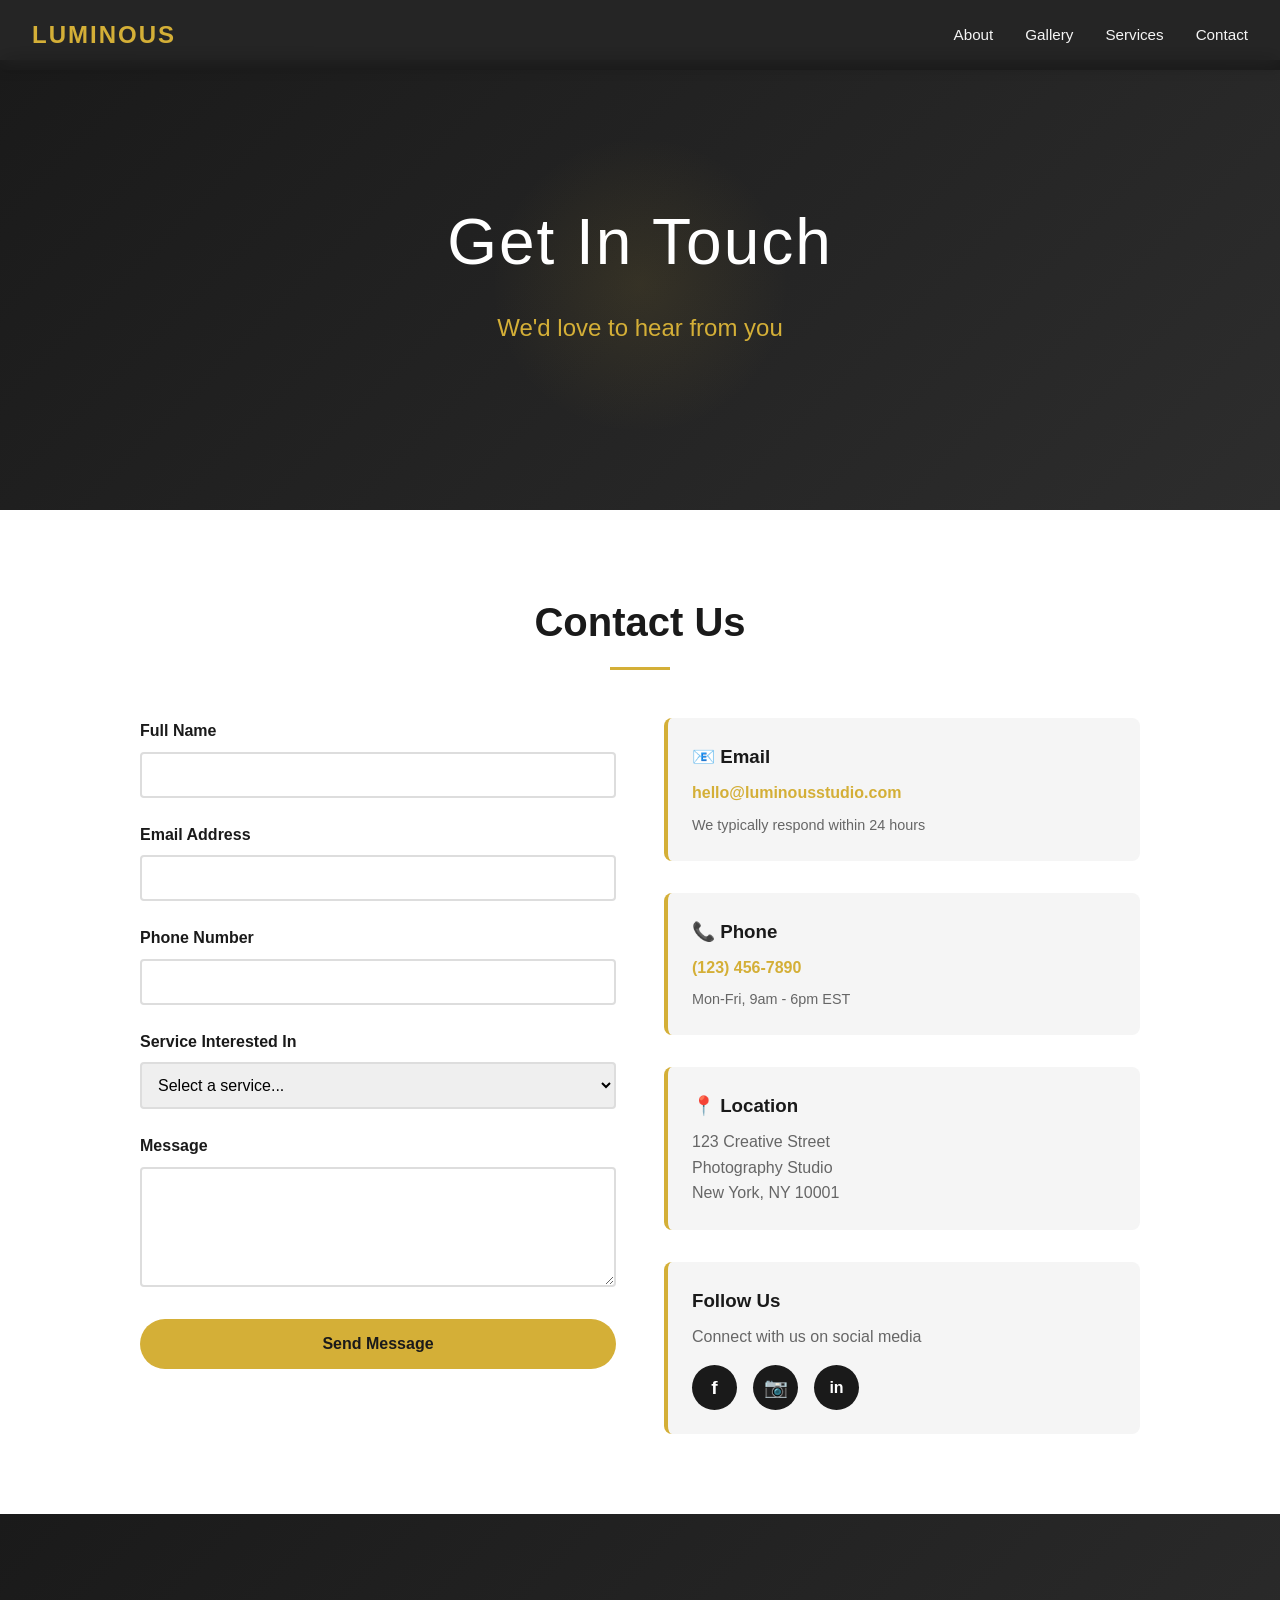
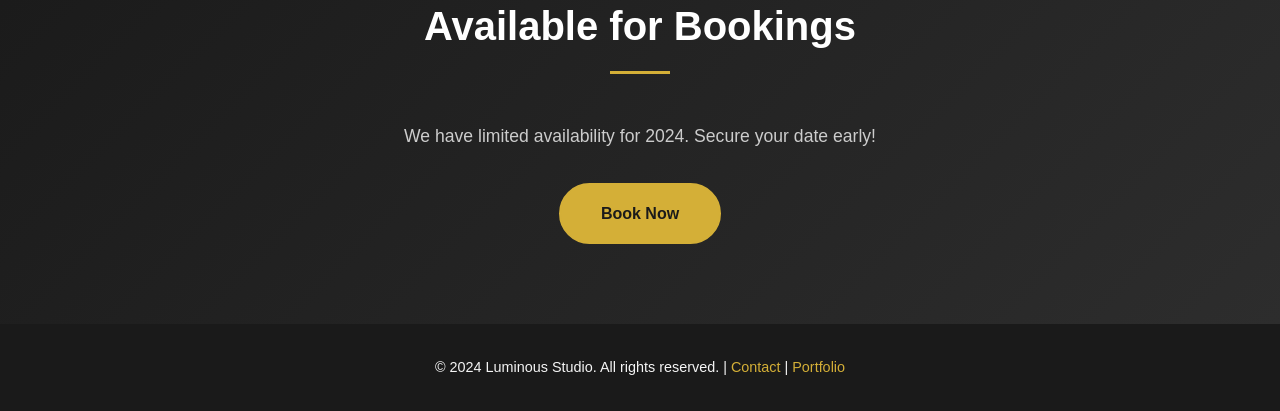
==== contact.html @ 13705743 "Update README for photography studio site" ====
<!DOCTYPE html>
<html lang="en">
<head>
    <meta charset="UTF-8">
    <meta name="viewport" content="width=device-width, initial-scale=1.0">
    <title>Contact - Luminous Studio</title>
    <link rel="stylesheet" href="styles/main.css">
    <style>
        .contact-container {
            display: grid;
            grid-template-columns: 1fr 1fr;
            gap: 3rem;
            max-width: 1000px;
            margin: 0 auto;
        }

        .contact-form {
            display: flex;
            flex-direction: column;
        }

        .form-group {
            margin-bottom: 1.5rem;
        }

        .form-group label {
            display: block;
            margin-bottom: 0.5rem;
            color: var(--primary-color);
            font-weight: 600;
        }

        .form-group input,
        .form-group textarea {
            width: 100%;
            padding: 0.75rem;
            border: 2px solid #ddd;
            border-radius: 4px;
            font-family: inherit;
            font-size: 1rem;
            transition: border-color 0.3s ease;
        }

        .form-group input:focus,
        .form-group textarea:focus {
            outline: none;
            border-color: var(--secondary-color);
            box-shadow: 0 0 0 3px rgba(212, 175, 55, 0.1);
        }

        .form-group textarea {
            resize: vertical;
            min-height: 120px;
        }

        .submit-btn {
            padding: 1rem 2rem;
            background: var(--secondary-color);
            color: var(--primary-color);
            border: none;
            border-radius: 50px;
            font-weight: 600;
            cursor: pointer;
            transition: all 0.3s ease;
            font-size: 1rem;
        }

        .submit-btn:hover {
            transform: translateY(-2px);
            box-shadow: 0 10px 30px rgba(212, 175, 55, 0.3);
        }

        .contact-info {
            display: flex;
            flex-direction: column;
            gap: 2rem;
        }

        .info-block {
            padding: 1.5rem;
            background: #f5f5f5;
            border-radius: 8px;
            border-left: 4px solid var(--secondary-color);
        }

        .info-block h3 {
            color: var(--primary-color);
            margin-bottom: 0.5rem;
        }

        .info-block p {
            color: var(--light-text);
        }

        .info-block a {
            color: var(--secondary-color);
            text-decoration: none;
            font-weight: 600;
        }

        .info-block a:hover {
            text-decoration: underline;
        }

        .social-links {
            display: flex;
            gap: 1rem;
            margin-top: 1rem;
        }

        .social-links a {
            display: inline-flex;
            justify-content: center;
            align-items: center;
            width: 45px;
            height: 45px;
            background: var(--primary-color);
            color: white;
            border-radius: 50%;
            text-decoration: none;
            font-weight: bold;
            transition: all 0.3s ease;
        }

        .social-links a:hover {
            background: var(--secondary-color);
            color: var(--primary-color);
            transform: translateY(-3px);
        }

        @media (max-width: 768px) {
            .contact-container {
                grid-template-columns: 1fr;
            }
        }
    </style>
</head>
<body>
    <!-- Navigation -->
    <nav>
        <a href="/" class="logo">LUMINOUS</a>
        <ul class="nav-links">
            <li><a href="index.html#about">About</a></li>
            <li><a href="gallery.html">Gallery</a></li>
            <li><a href="services.html">Services</a></li>
            <li><a href="contact.html">Contact</a></li>
        </ul>
    </nav>

    <main>
        <!-- Contact Hero -->
        <section class="hero" style="height: 50vh;">
            <div class="hero-content">
                <h1>Get In Touch</h1>
                <p class="subtitle">We'd love to hear from you</p>
            </div>
        </section>

        <!-- Contact Section -->
        <section>
            <div class="container">
                <h2>Contact Us</h2>
                <div class="contact-container">
                    <!-- Contact Form -->
                    <form class="contact-form" onsubmit="handleSubmit(event)">
                        <div class="form-group">
                            <label for="name">Full Name</label>
                            <input type="text" id="name" name="name" required>
                        </div>

                        <div class="form-group">
                            <label for="email">Email Address</label>
                            <input type="email" id="email" name="email" required>
                        </div>

                        <div class="form-group">
                            <label for="phone">Phone Number</label>
                            <input type="tel" id="phone" name="phone">
                        </div>

                        <div class="form-group">
                            <label for="service">Service Interested In</label>
                            <select id="service" name="service" style="width: 100%; padding: 0.75rem; border: 2px solid #ddd; border-radius: 4px; font-family: inherit; font-size: 1rem;">
                                <option>Select a service...</option>
                                <option>Wedding Photography</option>
                                <option>Event Coverage</option>
                                <option>Portrait Sessions</option>
                                <option>Video & Highlights</option>
                                <option>Custom Package</option>
                            </select>
                        </div>

                        <div class="form-group">
                            <label for="message">Message</label>
                            <textarea id="message" name="message" required></textarea>
                        </div>

                        <button type="submit" class="submit-btn">Send Message</button>
                    </form>

                    <!-- Contact Info -->
                    <div class="contact-info">
                        <div class="info-block">
                            <h3>📧 Email</h3>
                            <p><a href="mailto:hello@luminousstudio.com">hello@luminousstudio.com</a></p>
                            <p style="font-size: 0.9rem; margin-top: 0.5rem;">We typically respond within 24 hours</p>
                        </div>

                        <div class="info-block">
                            <h3>📞 Phone</h3>
                            <p><a href="tel:+1234567890">(123) 456-7890</a></p>
                            <p style="font-size: 0.9rem; margin-top: 0.5rem;">Mon-Fri, 9am - 6pm EST</p>
                        </div>

                        <div class="info-block">
                            <h3>📍 Location</h3>
                            <p>123 Creative Street<br>Photography Studio<br>New York, NY 10001</p>
                        </div>

                        <div class="info-block">
                            <h3>Follow Us</h3>
                            <p style="margin-bottom: 1rem;">Connect with us on social media</p>
                            <div class="social-links">
                                <a href="#" title="Instagram" style="font-size: 1.2rem;">f</a>
                                <a href="#" title="Instagram" style="font-size: 1.2rem;">📷</a>
                                <a href="#" title="LinkedIn" style="font-size: 1rem;">in</a>
                            </div>
                        </div>
                    </div>
                </div>
            </div>
        </section>

        <!-- CTA Section -->
        <section style="background: linear-gradient(135deg, #1a1a1a 0%, #2d2d2d 100%); color: white; text-align: center;">
            <div class="container">
                <h2 style="color: white;">Available for Bookings</h2>
                <p style="font-size: 1.1rem; color: #ccc; margin-bottom: 2rem;">
                    We have limited availability for 2024. Secure your date early!
                </p>
                <a href="#" onclick="document.getElementById('name').focus()" class="cta-button">Book Now</a>
            </div>
        </section>
    </main>

    <!-- Footer -->
    <footer>
        <p>&copy; 2024 Luminous Studio. All rights reserved. | <a href="contact.html">Contact</a> | <a href="gallery.html">Portfolio</a></p>
    </footer>

    <script src="js/main.js"></script>
    <script>
        function handleSubmit(event) {
            event.preventDefault();
            
            const name = document.getElementById('name').value;
            const email = document.getElementById('email').value;
            const phone = document.getElementById('phone').value;
            const service = document.getElementById('service').value;
            const message = document.getElementById('message').value;
            
            // In a real implementation, you would send this to a backend
            console.log('Form submitted:', { name, email, phone, service, message });
            
            alert(`Thank you, ${name}! We've received your message and will be in touch within 24 hours.`);
            event.target.reset();
        }
    </script>
</body>
</html>
---- styles/main.css ----
* {
    margin: 0;
    padding: 0;
    box-sizing: border-box;
}

:root {
    --primary-color: #1a1a1a;
    --secondary-color: #d4af37;
    --accent-color: #f5f5f5;
    --text-color: #333;
    --light-text: #666;
}

html {
    scroll-behavior: smooth;
}

body {
    font-family: 'Segoe UI', Tahoma, Geneva, Verdana, sans-serif;
    color: var(--text-color);
    line-height: 1.6;
    background: white;
}

/* Navigation */
nav {
    position: fixed;
    top: 0;
    width: 100%;
    background: rgba(26, 26, 26, 0.95);
    backdrop-filter: blur(10px);
    padding: 1rem 2rem;
    display: flex;
    justify-content: space-between;
    align-items: center;
    z-index: 1000;
    box-shadow: 0 2px 10px rgba(0, 0, 0, 0.1);
}

.logo {
    font-size: 1.5rem;
    font-weight: bold;
    color: var(--secondary-color);
    text-decoration: none;
    letter-spacing: 2px;
}

.nav-links {
    display: flex;
    list-style: none;
    gap: 2rem;
}

.nav-links a {
    color: var(--accent-color);
    text-decoration: none;
    transition: color 0.3s ease;
    font-size: 0.95rem;
}

.nav-links a:hover {
    color: var(--secondary-color);
}

/* Main content padding for fixed nav */
main {
    margin-top: 60px;
}

/* Hero Section */
.hero {
    height: 100vh;
    background: linear-gradient(135deg, #1a1a1a 0%, #2d2d2d 100%);
    display: flex;
    justify-content: center;
    align-items: center;
    text-align: center;
    color: white;
    position: relative;
    overflow: hidden;
}

.hero::before {
    content: '';
    position: absolute;
    width: 300px;
    height: 300px;
    background: radial-gradient(circle, rgba(212, 175, 55, 0.1) 0%, transparent 70%);
    border-radius: 50%;
    top: 50%;
    left: 50%;
    transform: translate(-50%, -50%);
    animation: glow 8s ease-in-out infinite;
}

@keyframes glow {
    0%, 100% {
        transform: translate(-50%, -50%) scale(1);
        opacity: 0.5;
    }
    50% {
        transform: translate(-50%, -50%) scale(1.2);
        opacity: 0.8;
    }
}

.hero-content {
    position: relative;
    z-index: 10;
    animation: fadeInUp 1s ease-out;
}

.hero h1 {
    font-size: 4rem;
    margin-bottom: 1rem;
    font-weight: 300;
    letter-spacing: 2px;
}

.hero .subtitle {
    font-size: 1.5rem;
    color: var(--secondary-color);
    margin-bottom: 2rem;
    font-weight: 300;
}

.cta-button {
    display: inline-block;
    padding: 1rem 2.5rem;
    background: var(--secondary-color);
    color: var(--primary-color);
    text-decoration: none;
    border-radius: 50px;
    font-weight: 600;
    transition: all 0.3s ease;
    border: 2px solid var(--secondary-color);
}

.cta-button:hover {
    background: transparent;
    color: var(--secondary-color);
    transform: translateY(-2px);
    box-shadow: 0 10px 30px rgba(212, 175, 55, 0.3);
}

@keyframes fadeInUp {
    from {
        opacity: 0;
        transform: translateY(30px);
    }
    to {
        opacity: 1;
        transform: translateY(0);
    }
}

/* Section Styling */
section {
    padding: 5rem 2rem;
}

section h2 {
    font-size: 2.5rem;
    text-align: center;
    margin-bottom: 3rem;
    color: var(--primary-color);
    position: relative;
    padding-bottom: 1rem;
}

section h2::after {
    content: '';
    position: absolute;
    bottom: 0;
    left: 50%;
    transform: translateX(-50%);
    width: 60px;
    height: 3px;
    background: var(--secondary-color);
}

/* Container */
.container {
    max-width: 1200px;
    margin: 0 auto;
}

/* Footer */
footer {
    background: var(--primary-color);
    color: var(--accent-color);
    text-align: center;
    padding: 2rem;
    font-size: 0.9rem;
}

footer a {
    color: var(--secondary-color);
    text-decoration: none;
}

footer a:hover {
    text-decoration: underline;
}

/* Responsive */
@media (max-width: 768px) {
    .nav-links {
        gap: 1rem;
    }

    .hero h1 {
        font-size: 2.5rem;
    }

    .hero .subtitle {
        font-size: 1rem;
    }

    section {
        padding: 3rem 1.5rem;
    }

    section h2 {
        font-size: 1.8rem;
    }
}
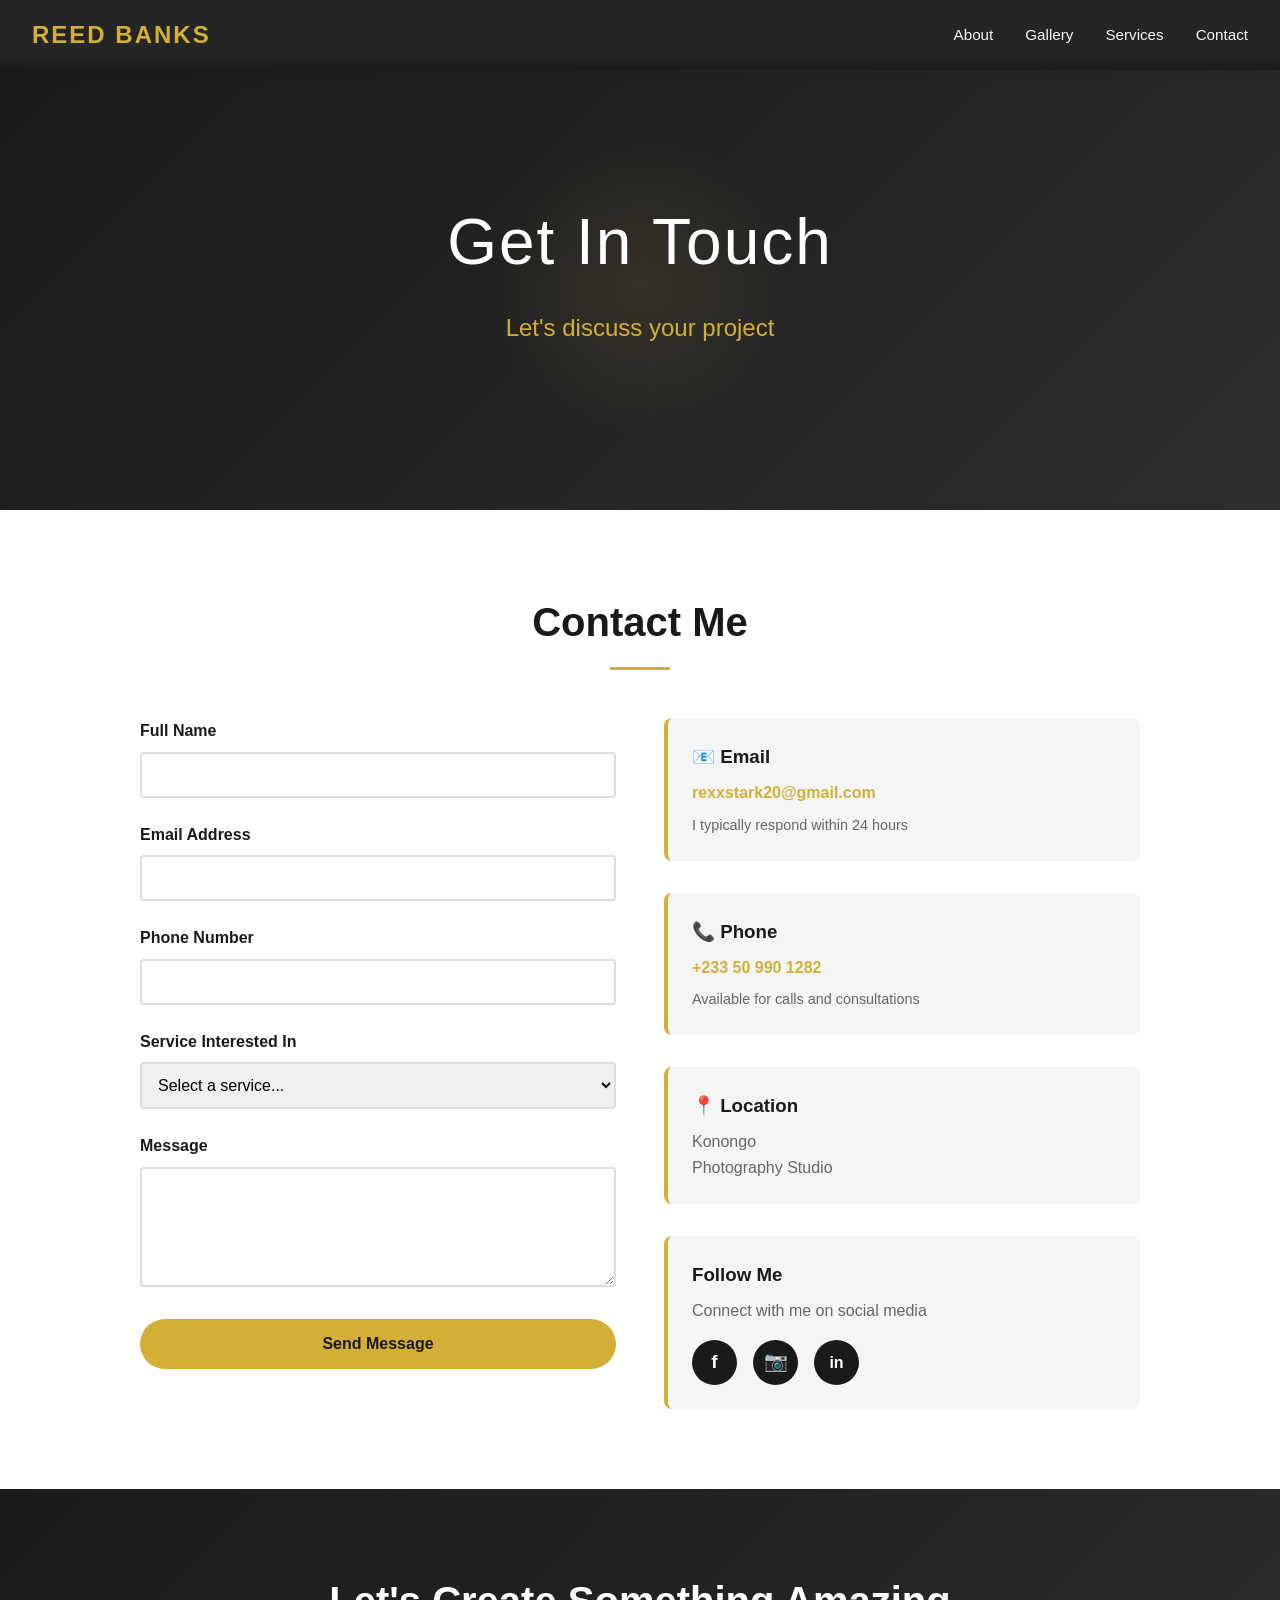
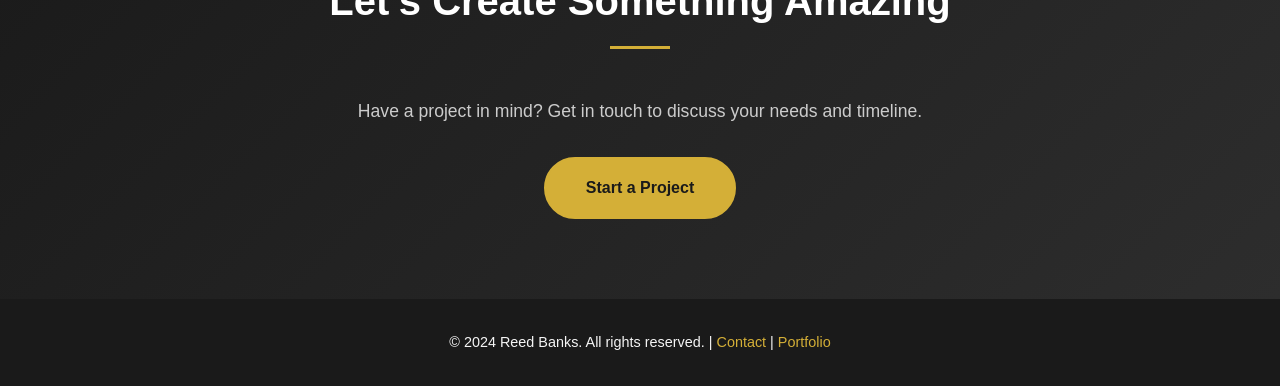
==== commit fb913716: "changed to portfolio" ====
--- a/contact.html
+++ b/contact.html
@@ -3,7 +3,7 @@
 <head>
     <meta charset="UTF-8">
     <meta name="viewport" content="width=device-width, initial-scale=1.0">
-    <title>Contact - Luminous Studio</title>
+    <title>Contact - Reed Banks</title>
     <link rel="stylesheet" href="styles/main.css">
     <style>
         .contact-container {
@@ -138,7 +138,7 @@
 <body>
     <!-- Navigation -->
     <nav>
-        <a href="/" class="logo">LUMINOUS</a>
+        <a href="/" class="logo">REED BANKS</a>
         <ul class="nav-links">
             <li><a href="index.html#about">About</a></li>
             <li><a href="gallery.html">Gallery</a></li>
@@ -152,14 +152,14 @@
         <section class="hero" style="height: 50vh;">
             <div class="hero-content">
                 <h1>Get In Touch</h1>
-                <p class="subtitle">We'd love to hear from you</p>
+                <p class="subtitle">Let's discuss your project</p>
             </div>
         </section>
 
         <!-- Contact Section -->
         <section>
             <div class="container">
-                <h2>Contact Us</h2>
+                <h2>Contact Me</h2>
                 <div class="contact-container">
                     <!-- Contact Form -->
                     <form class="contact-form" onsubmit="handleSubmit(event)">
@@ -182,11 +182,12 @@
                             <label for="service">Service Interested In</label>
                             <select id="service" name="service" style="width: 100%; padding: 0.75rem; border: 2px solid #ddd; border-radius: 4px; font-family: inherit; font-size: 1rem;">
                                 <option>Select a service...</option>
-                                <option>Wedding Photography</option>
-                                <option>Event Coverage</option>
-                                <option>Portrait Sessions</option>
-                                <option>Video & Highlights</option>
-                                <option>Custom Package</option>
+                                <option>Video Editing</option>
+                                <option>Photography</option>
+                                <option>Web Development</option>
+                                <option>IT Support</option>
+                                <option>Graphic Design</option>
+                                <option>Other/Custom</option>
                             </select>
                         </div>
 
@@ -202,24 +203,24 @@
                     <div class="contact-info">
                         <div class="info-block">
                             <h3>📧 Email</h3>
-                            <p><a href="mailto:hello@luminousstudio.com">hello@luminousstudio.com</a></p>
-                            <p style="font-size: 0.9rem; margin-top: 0.5rem;">We typically respond within 24 hours</p>
+                            <p><a href="mailto:rexxstark20@gmail.com">rexxstark20@gmail.com</a></p>
+                            <p style="font-size: 0.9rem; margin-top: 0.5rem;">I typically respond within 24 hours</p>
                         </div>
 
                         <div class="info-block">
                             <h3>📞 Phone</h3>
-                            <p><a href="tel:+1234567890">(123) 456-7890</a></p>
-                            <p style="font-size: 0.9rem; margin-top: 0.5rem;">Mon-Fri, 9am - 6pm EST</p>
+                            <p><a href="tel:+233509901282">+233 50 990 1282</a></p>
+                            <p style="font-size: 0.9rem; margin-top: 0.5rem;">Available for calls and consultations</p>
                         </div>
 
                         <div class="info-block">
                             <h3>📍 Location</h3>
-                            <p>123 Creative Street<br>Photography Studio<br>New York, NY 10001</p>
-                        </div>
-
-                        <div class="info-block">
-                            <h3>Follow Us</h3>
-                            <p style="margin-bottom: 1rem;">Connect with us on social media</p>
+                            <p>Konongo<br>Photography Studio<br></p>
+                        </div>
+
+                        <div class="info-block">
+                            <h3>Follow Me</h3>
+                            <p style="margin-bottom: 1rem;">Connect with me on social media</p>
                             <div class="social-links">
                                 <a href="#" title="Instagram" style="font-size: 1.2rem;">f</a>
                                 <a href="#" title="Instagram" style="font-size: 1.2rem;">📷</a>
@@ -234,18 +235,18 @@
         <!-- CTA Section -->
         <section style="background: linear-gradient(135deg, #1a1a1a 0%, #2d2d2d 100%); color: white; text-align: center;">
             <div class="container">
-                <h2 style="color: white;">Available for Bookings</h2>
+                <h2 style="color: white;">Let's Create Something Amazing</h2>
                 <p style="font-size: 1.1rem; color: #ccc; margin-bottom: 2rem;">
-                    We have limited availability for 2024. Secure your date early!
+                    Have a project in mind? Get in touch to discuss your needs and timeline.
                 </p>
-                <a href="#" onclick="document.getElementById('name').focus()" class="cta-button">Book Now</a>
+                <a href="#" onclick="document.getElementById('name').focus()" class="cta-button">Start a Project</a>
             </div>
         </section>
     </main>
 
     <!-- Footer -->
     <footer>
-        <p>&copy; 2024 Luminous Studio. All rights reserved. | <a href="contact.html">Contact</a> | <a href="gallery.html">Portfolio</a></p>
+        <p>&copy; 2024 Reed Banks. All rights reserved. | <a href="contact.html">Contact</a> | <a href="gallery.html">Portfolio</a></p>
     </footer>
 
     <script src="js/main.js"></script>
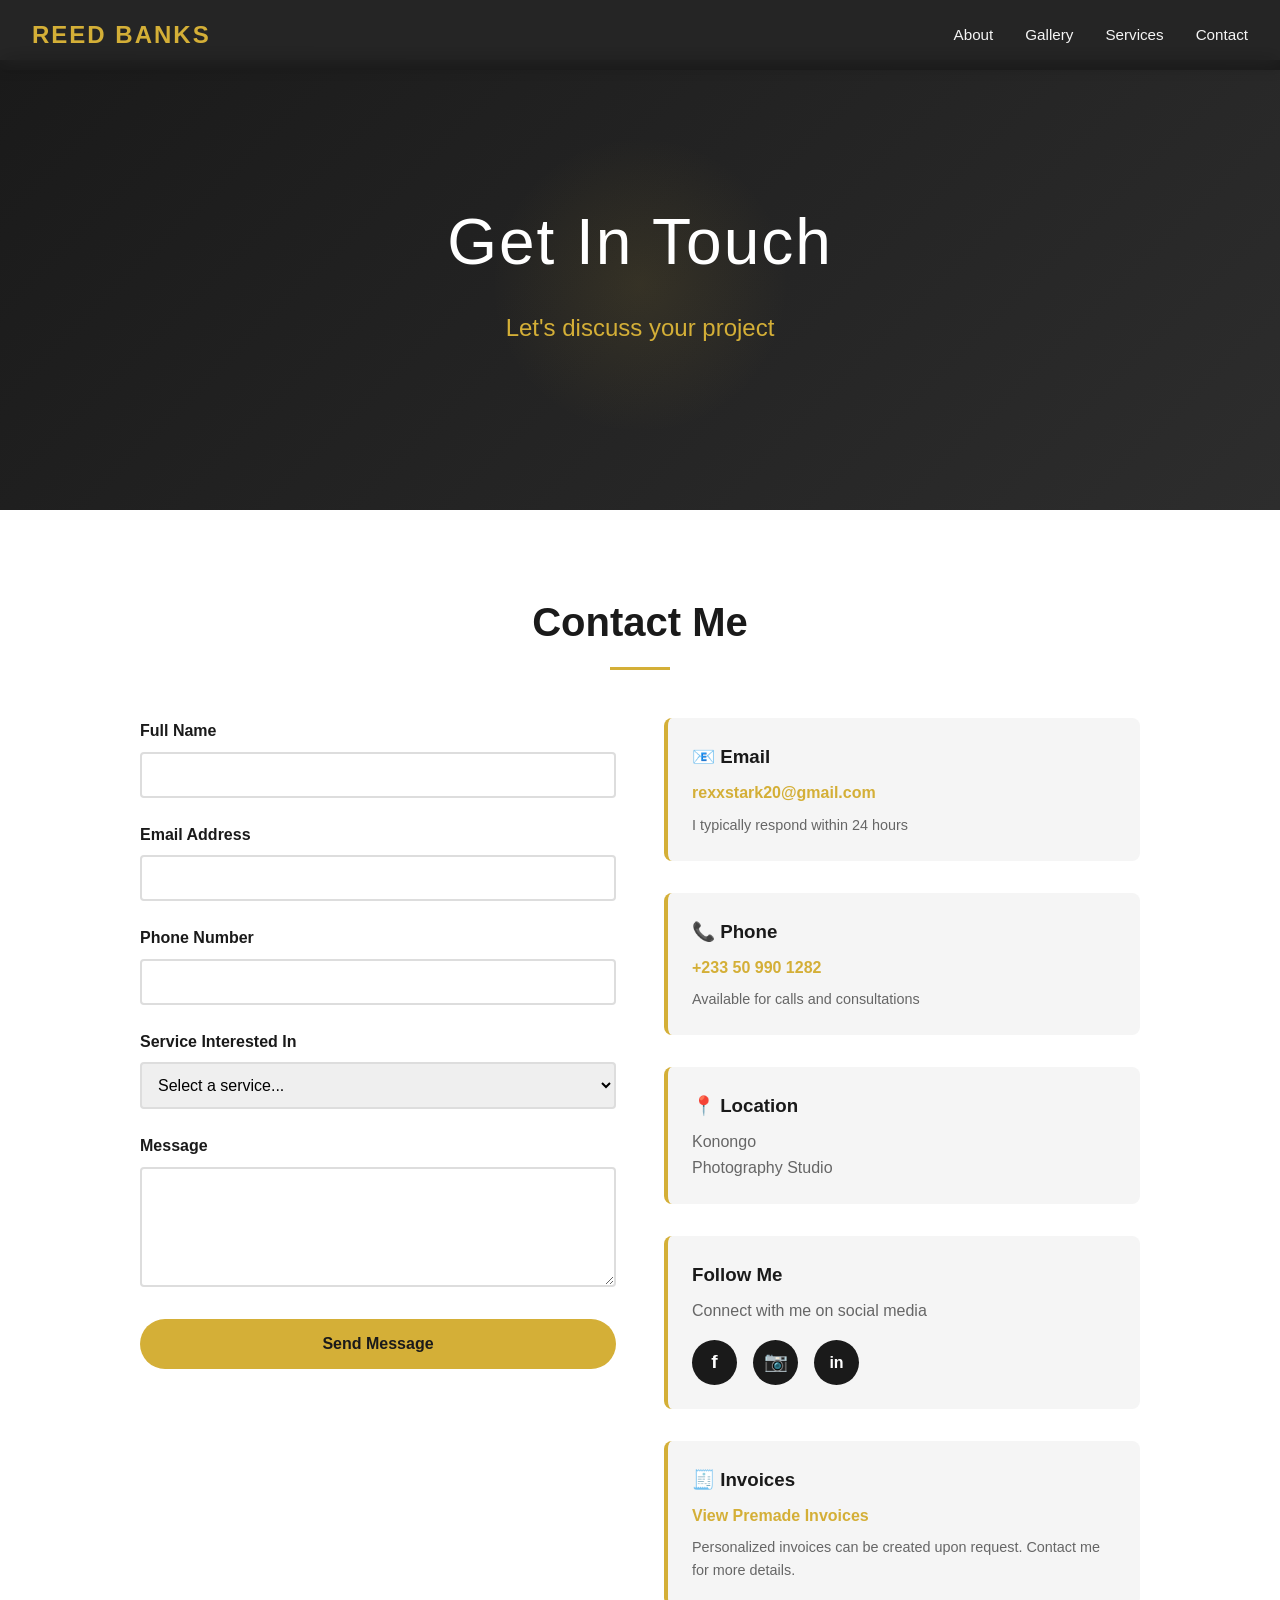
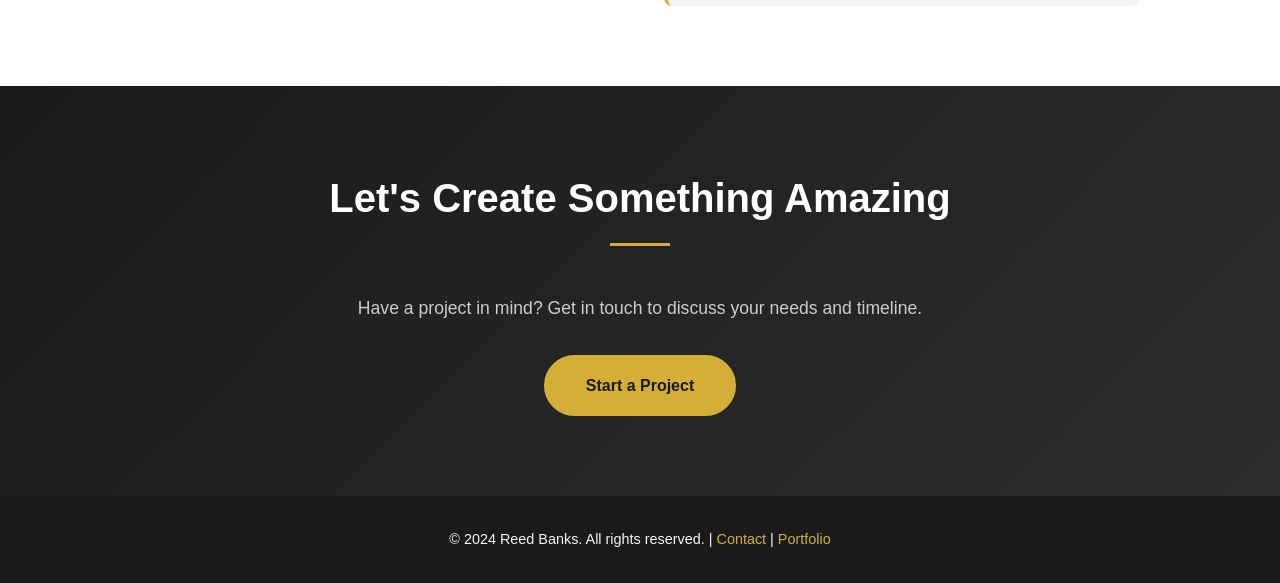
==== commit f9499ecb: "Add projects section and premade invoice templates - Added 'My Projects' section to homepage with re" ====
--- a/contact.html
+++ b/contact.html
@@ -5,6 +5,7 @@
     <meta name="viewport" content="width=device-width, initial-scale=1.0">
     <title>Contact - Reed Banks</title>
     <link rel="stylesheet" href="styles/main.css">
+    <script src="emailjs.min.js"></script>
     <style>
         .contact-container {
             display: grid;
@@ -227,6 +228,12 @@
                                 <a href="#" title="LinkedIn" style="font-size: 1rem;">in</a>
                             </div>
                         </div>
+
+                        <div class="info-block">
+                            <h3>🧾 Invoices</h3>
+                            <p><a href="assets/premade-invoices/" target="_blank">View Premade Invoices</a></p>
+                            <p style="font-size: 0.9rem; margin-top: 0.5rem;">Personalized invoices can be created upon request. Contact me for more details.</p>
+                        </div>
                     </div>
                 </div>
             </div>
@@ -251,8 +258,40 @@
 
     <script src="js/main.js"></script>
     <script>
+        // Define emailjsReady flag globally
+        let emailjsReady = false;
+
+        // Ensure EmailJS initialization is robust
+        function checkAndInitEmailJS() {
+            if (typeof emailjs !== 'undefined' && !emailjsReady) {
+                try {
+                    emailjs.init('Lzqd1js9X6dBB-gX9');
+                    emailjsReady = true;
+                    console.log('EmailJS initialized successfully');
+                } catch (error) {
+                    console.error('Failed to initialize EmailJS:', error);
+                }
+            } else if (typeof emailjs === 'undefined') {
+                setTimeout(checkAndInitEmailJS, 100);
+            }
+        }
+
+        // Start checking when DOM is ready
+        if (document.readyState === 'loading') {
+            document.addEventListener('DOMContentLoaded', checkAndInitEmailJS);
+        } else {
+            checkAndInitEmailJS();
+        }
+
         function handleSubmit(event) {
             event.preventDefault();
+            
+            // Check if emailjs is initialized
+            if (!emailjsReady || typeof emailjs === 'undefined') {
+                alert('Email service is initializing. Please wait a moment and try again.');
+                checkAndInitEmailJS();
+                return;
+            }
             
             const name = document.getElementById('name').value;
             const email = document.getElementById('email').value;
@@ -260,11 +299,27 @@
             const service = document.getElementById('service').value;
             const message = document.getElementById('message').value;
             
-            // In a real implementation, you would send this to a backend
-            console.log('Form submitted:', { name, email, phone, service, message });
-            
-            alert(`Thank you, ${name}! We've received your message and will be in touch within 24 hours.`);
-            event.target.reset();
+            // Prepare email parameters
+            const templateParams = {
+                to_email: 'rexxstark20@gmail.com',
+                from_name: name,
+                from_email: email,
+                phone: phone,
+                service: service,
+                message: message
+            };
+
+            // Send email using EmailJS
+            emailjs.send('service_doa022r', 'template_4cdedmi', templateParams)
+                .then((response) => {
+                    console.log('Email sent successfully!', response);
+                    alert(`Thank you, ${name}! We've received your message and will be in touch within 24 hours.`);
+                    event.target.reset(); // Reset the form only after success
+                })
+                .catch((error) => {
+                    console.error('Error sending email:', error);
+                    alert('Sorry, there was an issue sending your message. Please try again.');
+                });
         }
     </script>
 </body>
--- a/styles/main.css
+++ b/styles/main.css
@@ -204,6 +204,57 @@
     text-decoration: underline;
 }
 
+/* Projects Section */
+#projects {
+    padding: 4rem 2rem;
+    background-color: var(--accent-color);
+    color: var(--primary-color);
+}
+
+#projects .container {
+    max-width: 1200px;
+    margin: 0 auto;
+    text-align: center;
+}
+
+.projects-grid {
+    display: grid;
+    grid-template-columns: repeat(auto-fit, minmax(300px, 1fr));
+    gap: 2rem;
+    margin-top: 2rem;
+}
+
+.project-item {
+    background: white;
+    border: 1px solid #ddd;
+    border-radius: 8px;
+    overflow: hidden;
+    box-shadow: 0 4px 6px rgba(0, 0, 0, 0.1);
+    transition: transform 0.3s ease, box-shadow 0.3s ease;
+}
+
+.project-item:hover {
+    transform: translateY(-5px);
+    box-shadow: 0 6px 12px rgba(0, 0, 0, 0.15);
+}
+
+.project-item img {
+    width: 100%;
+    height: 200px;
+    object-fit: cover;
+}
+
+.project-item h3 {
+    margin: 1rem 0 0.5rem;
+    font-size: 1.5rem;
+}
+
+.project-item p {
+    padding: 0 1rem 1rem;
+    font-size: 1rem;
+    color: var(--light-text);
+}
+
 /* Responsive */
 @media (max-width: 768px) {
     .nav-links {
